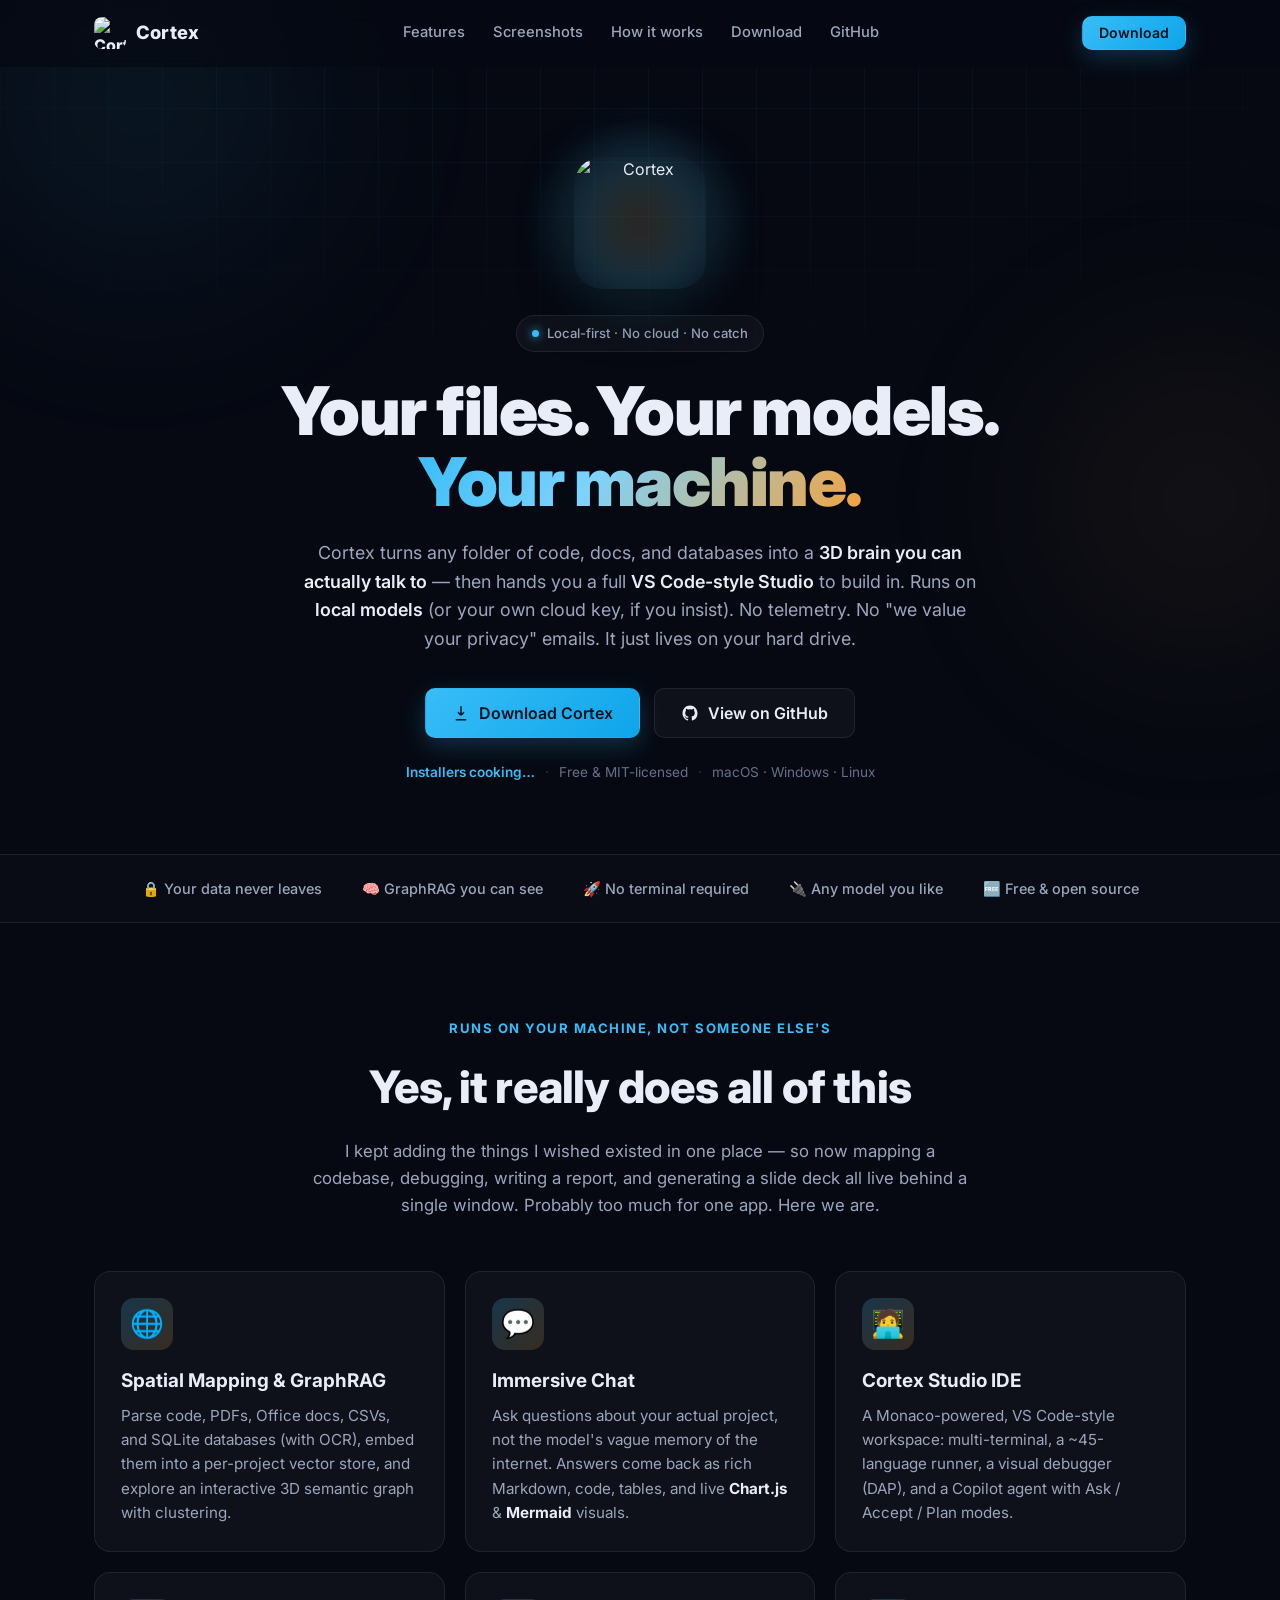
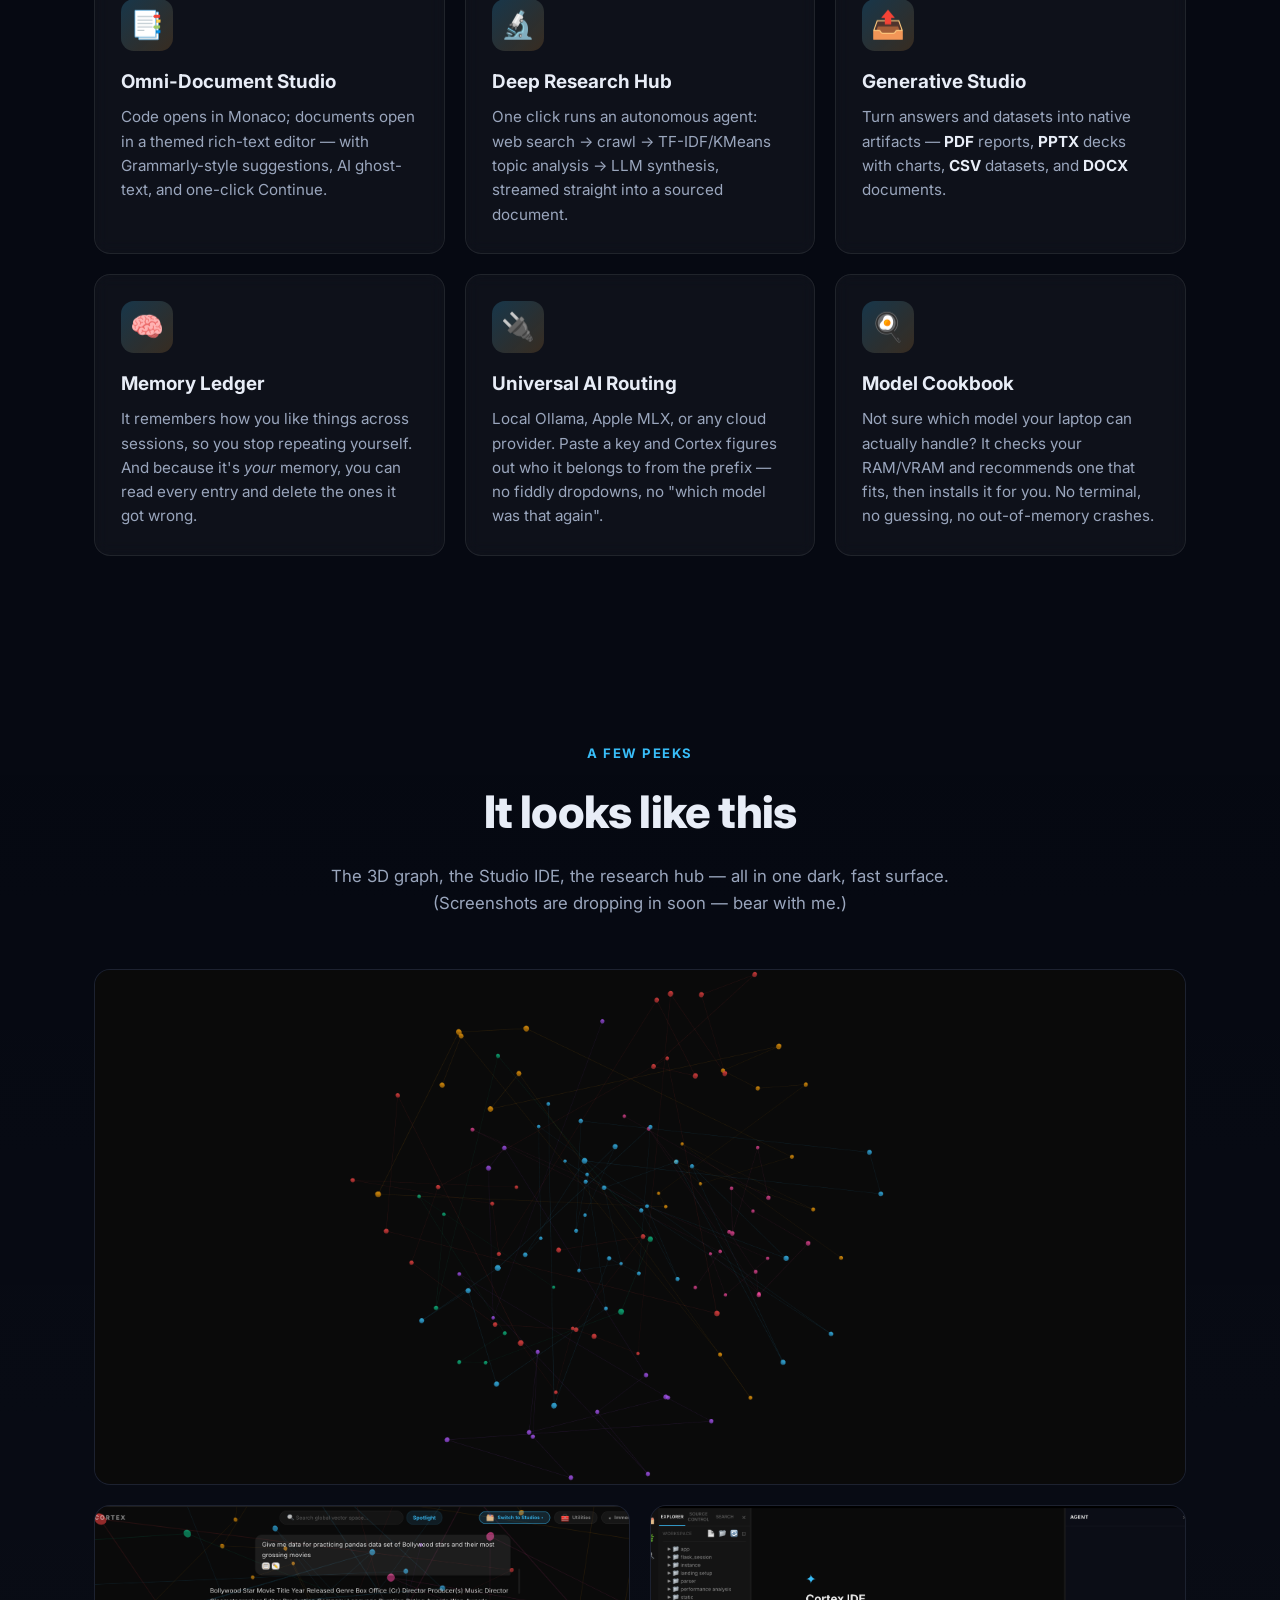
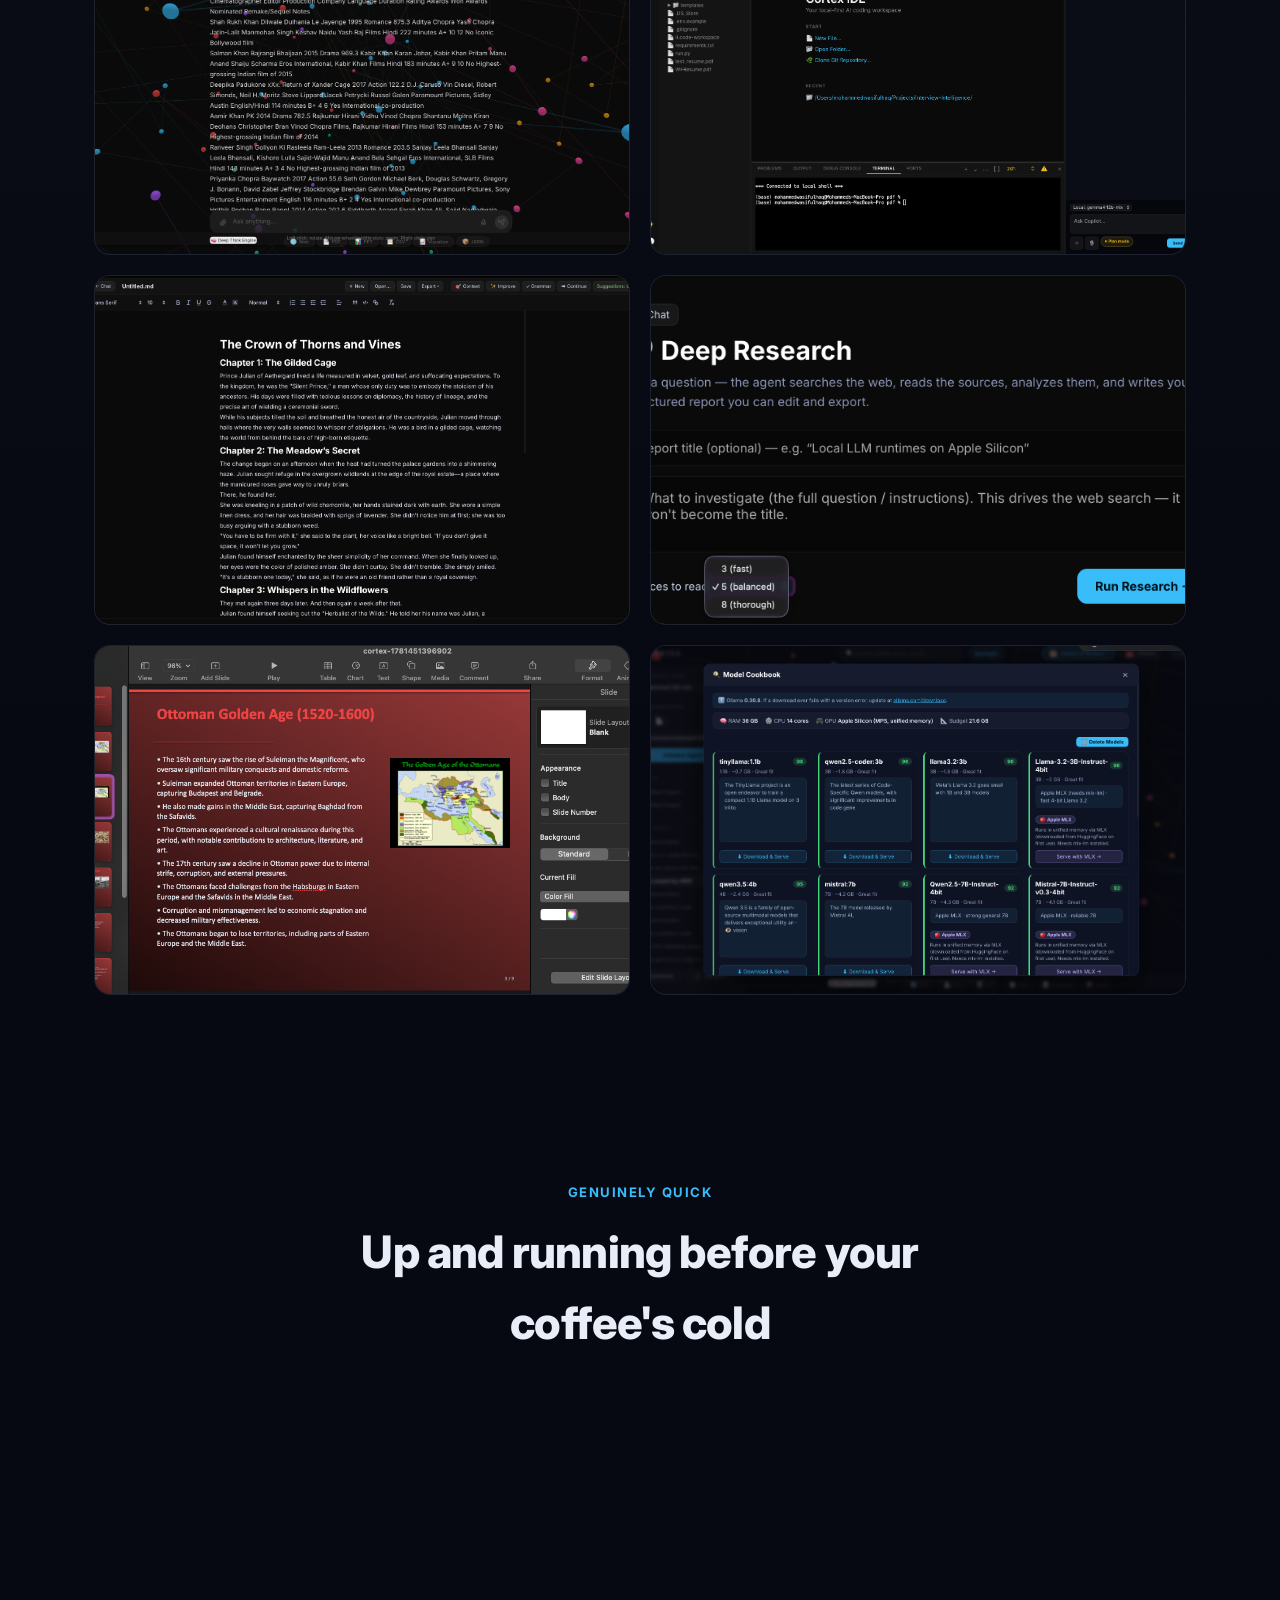
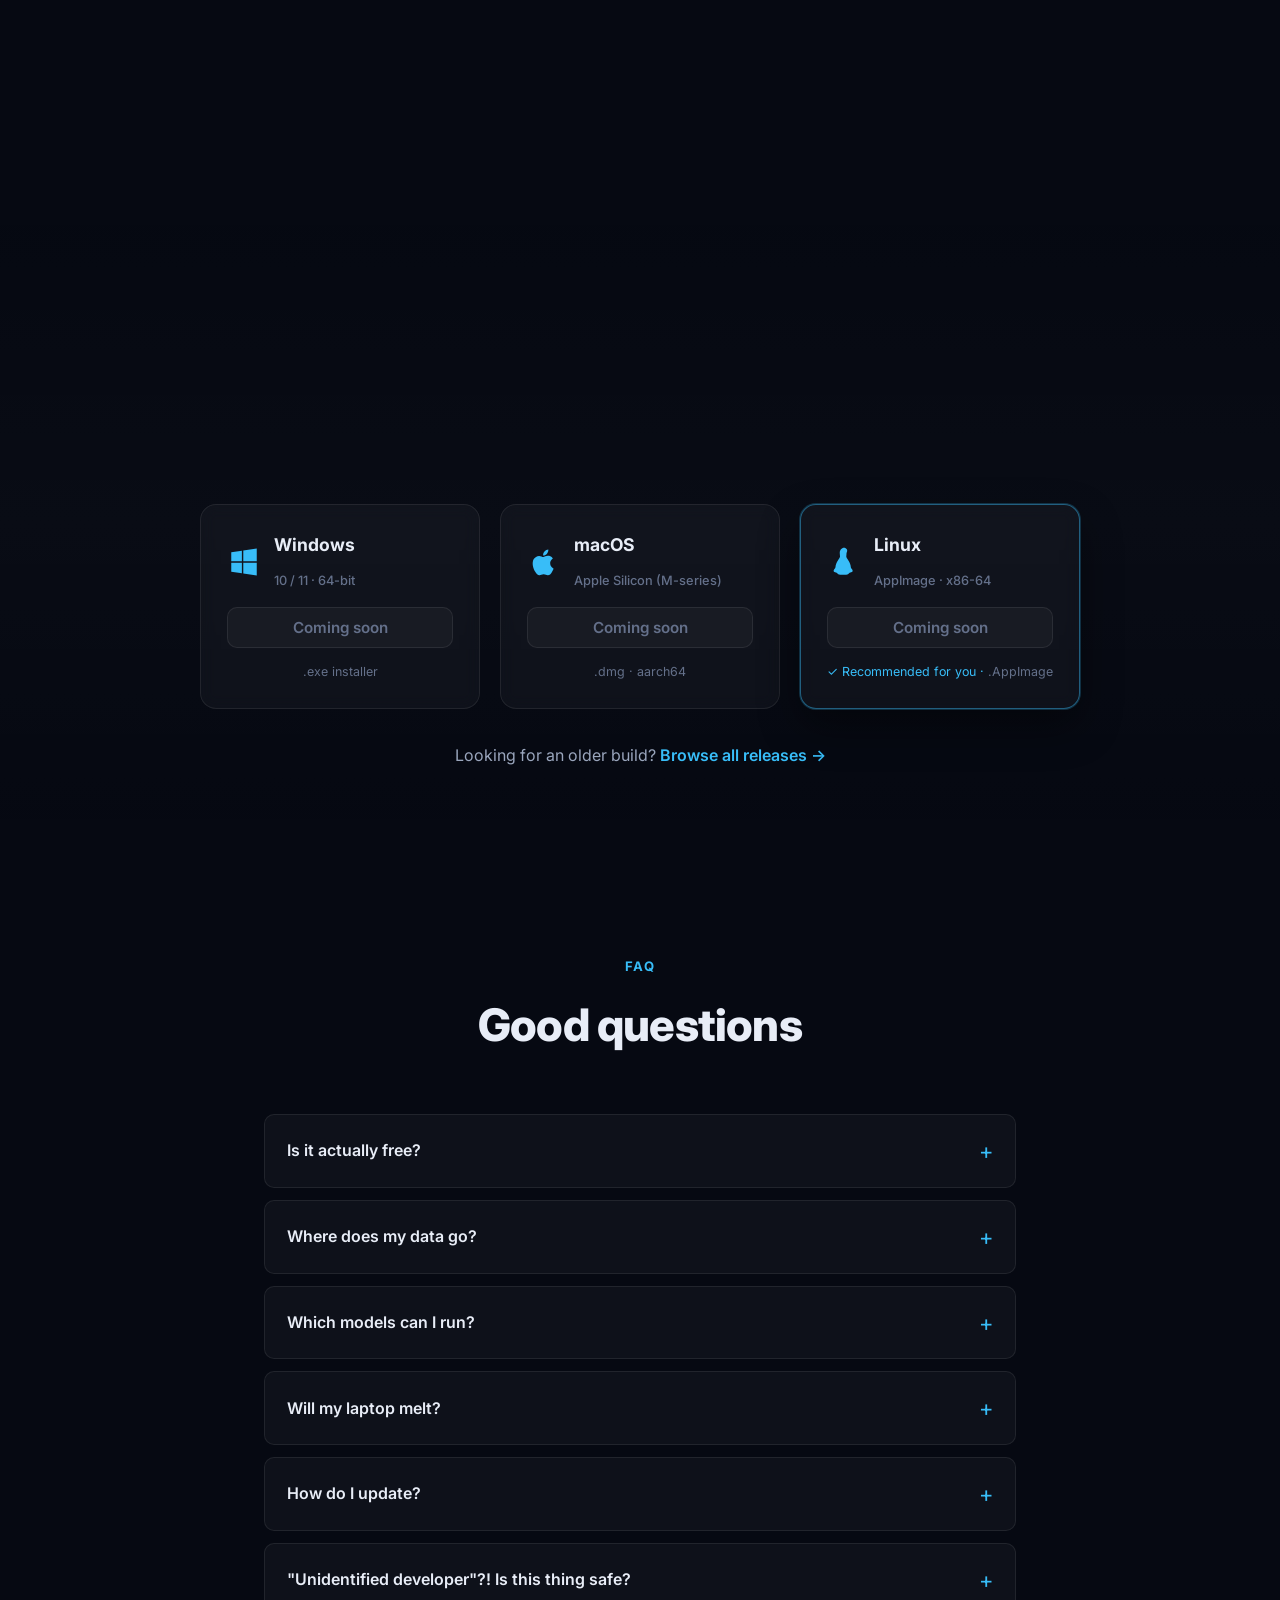
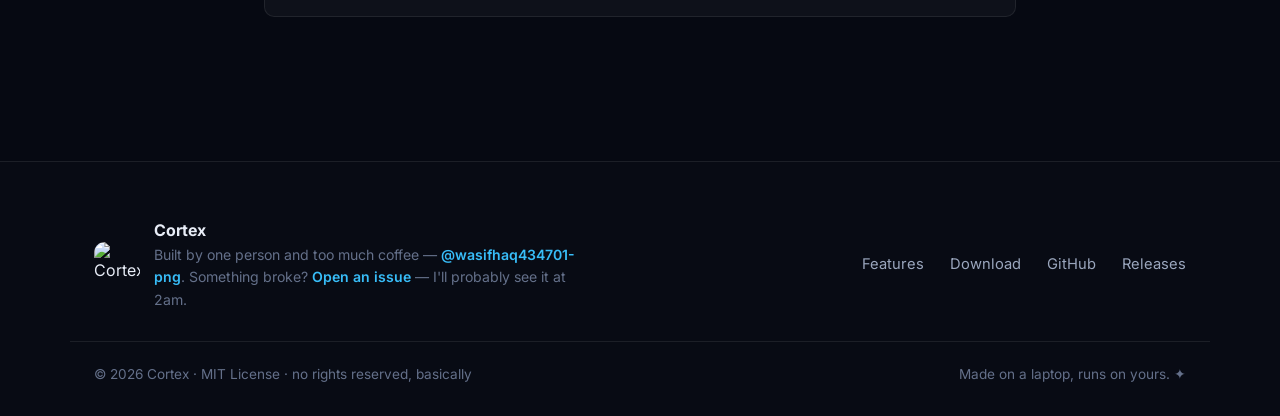
==== index.html @ b7cfd3dc "Cortex landing page" ====
<!DOCTYPE html>
<html lang="en">
<head>
  <meta charset="UTF-8" />
  <meta name="viewport" content="width=device-width, initial-scale=1.0" />
  <title>Cortex — A local-first AI Data Intelligence OS</title>
  <meta name="description" content="Cortex maps your files, code, and databases into an interactive 3D knowledge graph and lets you interrogate them with local or cloud LLMs — all on your own machine." />

  <!-- Open Graph / Twitter -->
  <meta property="og:type" content="website" />
  <meta property="og:title" content="Cortex — A local-first AI Data Intelligence OS" />
  <meta property="og:description" content="Your files. Your models. Your machine. Map any folder into a 3D knowledge graph and build with a full AI Studio — running locally." />
  <meta property="og:image" content="assets/img/logo.png" />
  <meta name="twitter:card" content="summary_large_image" />
  <meta name="twitter:title" content="Cortex — A local-first AI Data Intelligence OS" />
  <meta name="twitter:description" content="Your files. Your models. Your machine." />
  <meta name="twitter:image" content="assets/img/logo.png" />

  <link rel="icon" type="image/png" href="assets/img/logo.png" />
  <link rel="apple-touch-icon" href="assets/img/logo.png" />

  <link rel="preconnect" href="https://fonts.googleapis.com" />
  <link rel="preconnect" href="https://fonts.gstatic.com" crossorigin />
  <link href="https://fonts.googleapis.com/css2?family=Inter:wght@400;500;600;700;800;900&display=swap" rel="stylesheet" />

  <link rel="stylesheet" href="assets/css/style.css" />
</head>
<body>
  <!-- Ambient backdrop -->
  <div class="bg-grid" aria-hidden="true"></div>
  <div class="bg-orb orb-1" aria-hidden="true"></div>
  <div class="bg-orb orb-2" aria-hidden="true"></div>

  <!-- ===== Nav ===== -->
  <header class="nav" id="nav">
    <div class="container nav-inner">
      <a class="brand" href="#top" aria-label="Cortex home">
        <img src="assets/img/logo.png" alt="Cortex logo" class="brand-logo" />
        <span class="brand-name">Cortex</span>
      </a>
      <nav class="nav-links" id="nav-links">
        <a href="#features">Features</a>
        <a href="#screens">Screenshots</a>
        <a href="#how">How it works</a>
        <a href="#download">Download</a>
        <a href="https://github.com/wasifhaq434701-png/Cortex" target="_blank" rel="noopener">GitHub</a>
      </nav>
      <div class="nav-cta">
        <a href="#download" class="btn btn-primary btn-sm">Download</a>
        <button class="nav-toggle" id="nav-toggle" aria-label="Toggle menu" aria-expanded="false">
          <span></span><span></span><span></span>
        </button>
      </div>
    </div>
  </header>

  <main id="top">
    <!-- ===== Hero ===== -->
    <section class="hero">
      <div class="container hero-inner reveal">
        <div class="hero-logo-wrap">
          <div class="hero-logo-glow" aria-hidden="true"></div>
          <img src="assets/img/logo.png" alt="Cortex" class="hero-logo" />
        </div>
        <span class="pill"><span class="dot"></span> Local-first · No cloud · No catch</span>
        <h1 class="hero-title">Your files. Your models.<br /><span class="grad-text">Your machine.</span></h1>
        <p class="hero-sub">
          Cortex turns any folder of code, docs, and databases into a <strong>3D brain you can
          actually talk to</strong> — then hands you a full <strong>VS Code-style Studio</strong> to
          build in. Runs on <strong>local models</strong> (or your own cloud key, if you insist).
          No telemetry. No "we value your privacy" emails. It just lives on your hard drive.
        </p>
        <div class="hero-actions">
          <a href="#download" class="btn btn-primary btn-lg">
            <svg viewBox="0 0 24 24" width="18" height="18" fill="none" stroke="currentColor" stroke-width="2"><path d="M12 3v12m0 0l-4-4m4 4l4-4M5 21h14"/></svg>
            Download Cortex
          </a>
          <a href="https://github.com/wasifhaq434701-png/Cortex" target="_blank" rel="noopener" class="btn btn-ghost btn-lg">
            <svg viewBox="0 0 24 24" width="18" height="18" fill="currentColor"><path d="M12 2C6.48 2 2 6.58 2 12.25c0 4.53 2.87 8.37 6.84 9.73.5.1.68-.22.68-.49 0-.24-.01-.87-.01-1.71-2.78.62-3.37-1.37-3.37-1.37-.45-1.18-1.11-1.49-1.11-1.49-.91-.64.07-.62.07-.62 1 .07 1.53 1.05 1.53 1.05.89 1.56 2.34 1.11 2.91.85.09-.66.35-1.11.63-1.36-2.22-.26-4.56-1.14-4.56-5.07 0-1.12.39-2.03 1.03-2.75-.1-.26-.45-1.3.1-2.71 0 0 .84-.27 2.75 1.05a9.4 9.4 0 0 1 5 0c1.91-1.32 2.75-1.05 2.75-1.05.55 1.41.2 2.45.1 2.71.64.72 1.03 1.63 1.03 2.75 0 3.94-2.34 4.81-4.57 5.06.36.32.68.94.68 1.9 0 1.37-.01 2.48-.01 2.82 0 .27.18.6.69.49A10.26 10.26 0 0 0 22 12.25C22 6.58 17.52 2 12 2z"/></svg>
            View on GitHub
          </a>
        </div>
        <p class="hero-meta">
          <span id="version-badge" class="ver-badge">Checking latest release…</span>
          <span class="meta-sep">·</span> Free &amp; MIT-licensed
          <span class="meta-sep">·</span> macOS · Windows · Linux
        </p>
      </div>
    </section>

    <!-- ===== Trust strip ===== -->
    <section class="trust">
      <div class="container trust-inner reveal">
        <span>🔒 Your data never leaves</span>
        <span>🧠 GraphRAG you can see</span>
        <span>🚀 No terminal required</span>
        <span>🔌 Any model you like</span>
        <span>🆓 Free &amp; open source</span>
      </div>
    </section>

    <!-- ===== Features ===== -->
    <section class="section" id="features">
      <div class="container">
        <div class="section-head reveal">
          <span class="eyebrow">Runs on your machine, not someone else's</span>
          <h2>Yes, it really does all of this</h2>
          <p>I kept adding the things I wished existed in one place — so now mapping a codebase, debugging, writing a report, and generating a slide deck all live behind a single window. Probably too much for one app. Here we are.</p>
        </div>
        <div class="grid features-grid">
          <article class="card reveal">
            <div class="card-icon">🌐</div>
            <h3>Spatial Mapping &amp; GraphRAG</h3>
            <p>Parse code, PDFs, Office docs, CSVs, and SQLite databases (with OCR), embed them into a per-project vector store, and explore an interactive 3D semantic graph with clustering.</p>
          </article>
          <article class="card reveal">
            <div class="card-icon">💬</div>
            <h3>Immersive Chat</h3>
            <p>Ask questions about your actual project, not the model's vague memory of the internet. Answers come back as rich Markdown, code, tables, and live <strong>Chart.js</strong> &amp; <strong>Mermaid</strong> visuals.</p>
          </article>
          <article class="card reveal">
            <div class="card-icon">🧑‍💻</div>
            <h3>Cortex Studio IDE</h3>
            <p>A Monaco-powered, VS Code-style workspace: multi-terminal, a ~45-language runner, a visual debugger (DAP), and a Copilot agent with Ask / Accept / Plan modes.</p>
          </article>
          <article class="card reveal">
            <div class="card-icon">📑</div>
            <h3>Omni-Document Studio</h3>
            <p>Code opens in Monaco; documents open in a themed rich-text editor — with Grammarly-style suggestions, AI ghost-text, and one-click Continue.</p>
          </article>
          <article class="card reveal">
            <div class="card-icon">🔬</div>
            <h3>Deep Research Hub</h3>
            <p>One click runs an autonomous agent: web search → crawl → TF-IDF/KMeans topic analysis → LLM synthesis, streamed straight into a sourced document.</p>
          </article>
          <article class="card reveal">
            <div class="card-icon">📤</div>
            <h3>Generative Studio</h3>
            <p>Turn answers and datasets into native artifacts — <strong>PDF</strong> reports, <strong>PPTX</strong> decks with charts, <strong>CSV</strong> datasets, and <strong>DOCX</strong> documents.</p>
          </article>
          <article class="card reveal">
            <div class="card-icon">🧠</div>
            <h3>Memory Ledger</h3>
            <p>It remembers how you like things across sessions, so you stop repeating yourself. And because it's <em>your</em> memory, you can read every entry and delete the ones it got wrong.</p>
          </article>
          <article class="card reveal">
            <div class="card-icon">🔌</div>
            <h3>Universal AI Routing</h3>
            <p>Local Ollama, Apple MLX, or any cloud provider. Paste a key and Cortex figures out who it belongs to from the prefix — no fiddly dropdowns, no "which model was that again".</p>
          </article>
          <article class="card reveal">
            <div class="card-icon">🍳</div>
            <h3>Model Cookbook</h3>
            <p>Not sure which model your laptop can actually handle? It checks your RAM/VRAM and recommends one that fits, then installs it for you. No terminal, no guessing, no out-of-memory crashes.</p>
          </article>
        </div>
      </div>
    </section>

    <!-- ===== Screenshots ===== -->
    <section class="section section-alt" id="screens">
      <div class="container">
        <div class="section-head reveal">
          <span class="eyebrow">A few peeks</span>
          <h2>It looks like this</h2>
          <p>The 3D graph, the Studio IDE, the research hub — all in one dark, fast surface. (Screenshots are dropping in soon — bear with me.)</p>
        </div>
        <div class="grid shots-grid">
          <figure class="shot shot-wide reveal"><img loading="lazy" src="assets/img/graph-3d.png" alt="3D semantic knowledge graph" /><figcaption>3D semantic knowledge graph</figcaption></figure>
          <figure class="shot reveal"><img loading="lazy" src="assets/img/chat-charts.png" alt="Chat with inline charts" /><figcaption>Immersive chat with live charts</figcaption></figure>
          <figure class="shot reveal"><img loading="lazy" src="assets/img/studio-ide.png" alt="Cortex Studio IDE" /><figcaption>Cortex Studio IDE</figcaption></figure>
          <figure class="shot reveal"><img loading="lazy" src="assets/img/document-studio.png" alt="Omni-Document Studio" /><figcaption>Omni-Document Studio</figcaption></figure>
          <figure class="shot reveal"><img loading="lazy" src="assets/img/deep-research.png" alt="Deep Research Hub" /><figcaption>Deep Research Hub</figcaption></figure>
          <figure class="shot reveal"><img loading="lazy" src="assets/img/generative.png" alt="Generative Studio" /><figcaption>Generative Studio — PDF / PPTX / CSV</figcaption></figure>
          <figure class="shot reveal"><img loading="lazy" src="assets/img/cookbook.png" alt="Model Cookbook" /><figcaption>Hardware-aware Model Cookbook</figcaption></figure>
        </div>
      </div>
    </section>

    <!-- ===== How it works ===== -->
    <section class="section" id="how">
      <div class="container">
        <div class="section-head reveal">
          <span class="eyebrow">Genuinely quick</span>
          <h2>Up and running before your coffee's cold</h2>
        </div>
        <div class="grid steps-grid">
          <div class="step card reveal">
            <div class="step-num">1</div>
            <h3>Get Ollama</h3>
            <p>Cortex runs local models through Ollama. Install it once — or just let Cortex do it for you from inside the app. Your call.</p>
            <div class="code-row">
              <code id="ollama-cmd">https://ollama.com/download</code>
              <button class="copy-btn" data-copy="ollama-cmd" aria-label="Copy">Copy</button>
            </div>
          </div>
          <div class="step card reveal">
            <div class="step-num">2</div>
            <h3>Download Cortex</h3>
            <p>Grab the installer for your OS below, open it, and launch the app. No terminal, no setup scripts.</p>
            <a href="#download" class="btn btn-primary btn-sm">Go to downloads</a>
          </div>
          <div class="step card reveal">
            <div class="step-num">3</div>
            <h3>Point it at a folder</h3>
            <p>Drop in any folder. Cortex builds the 3D graph and you can start asking it things right away. That's the whole setup.</p>
          </div>
        </div>
      </div>
    </section>

    <!-- ===== Download ===== -->
    <section class="section section-alt" id="download">
      <div class="container">
        <div class="section-head reveal">
          <span class="eyebrow">Download</span>
          <h2>Grab it for your machine</h2>
          <p id="download-version" class="dl-version">Checking for the latest release…</p>
        </div>
        <div class="grid downloads-grid">
          <!-- Windows -->
          <article class="dl-card card reveal" data-os="windows">
            <div class="dl-os">
              <svg viewBox="0 0 24 24" width="34" height="34" fill="currentColor"><path d="M3 5.1L10.5 4v7.5H3V5.1zM3 12.5h7.5V20L3 18.9v-6.4zM11.5 3.8L21 2.5v9H11.5V3.8zM11.5 12.5H21V21.5l-9.5-1.3v-7.7z"/></svg>
              <div><h3>Windows</h3><span class="dl-meta" data-meta>10 / 11 · 64-bit</span></div>
            </div>
            <a class="btn btn-primary btn-block dl-btn" data-dl="windows" href="https://github.com/wasifhaq434701-png/Cortex/releases" target="_blank" rel="noopener">
              <span class="dl-label">Checking…</span>
            </a>
            <span class="dl-note" data-note>.exe installer</span>
          </article>

          <!-- macOS Apple Silicon -->
          <article class="dl-card card reveal" data-os="mac_arm">
            <div class="dl-os">
              <svg viewBox="0 0 24 24" width="34" height="34" fill="currentColor"><path d="M16.36 12.9c-.02-2.3 1.88-3.4 1.96-3.45-1.07-1.56-2.73-1.78-3.32-1.8-1.41-.14-2.76.83-3.48.83-.72 0-1.82-.81-3-.79-1.54.02-2.96.9-3.75 2.28-1.6 2.78-.41 6.89 1.15 9.14.76 1.1 1.67 2.34 2.86 2.29 1.15-.05 1.58-.74 2.97-.74 1.39 0 1.78.74 3 .72 1.24-.02 2.02-1.12 2.78-2.23.88-1.28 1.24-2.52 1.26-2.58-.03-.01-2.41-.93-2.43-3.68zM14.1 6.18c.64-.78 1.07-1.86.95-2.94-.92.04-2.04.61-2.7 1.39-.59.69-1.11 1.79-.97 2.85 1.03.08 2.08-.52 2.72-1.3z"/></svg>
              <div><h3>macOS</h3><span class="dl-meta" data-meta>Apple Silicon (M-series)</span></div>
            </div>
            <a class="btn btn-primary btn-block dl-btn" data-dl="mac_arm" href="https://github.com/wasifhaq434701-png/Cortex/releases" target="_blank" rel="noopener">
              <span class="dl-label">Checking…</span>
            </a>
            <span class="dl-note" data-note>.dmg · aarch64</span>
          </article>

          <!-- Linux -->
          <article class="dl-card card reveal" data-os="linux">
            <div class="dl-os">
              <svg viewBox="0 0 24 24" width="34" height="34" fill="currentColor"><path d="M12 2c-1.7 0-3 1.7-3 3.6 0 1 .2 1.7.2 2.6 0 .8-.8 1.5-1.5 2.7C6.8 12.4 6 14 6 15.6c0 .6-.5 1-.9 1.6-.4.6-.6 1.2-.2 1.7.4.5 1.2.3 1.9.6.6.3.9 1 1.7 1.3.8.3 2 .2 2.9.2.9 0 2.1.1 2.9-.2.8-.3 1.1-1 1.7-1.3.7-.3 1.5-.1 1.9-.6.4-.5.2-1.1-.2-1.7-.4-.6-.9-1-.9-1.6 0-1.6-.8-3.2-1.7-4.7-.7-1.2-1.5-1.9-1.5-2.7 0-.9.2-1.6.2-2.6C15 3.7 13.7 2 12 2z"/></svg>
              <div><h3>Linux</h3><span class="dl-meta" data-meta>AppImage · x86-64</span></div>
            </div>
            <a class="btn btn-primary btn-block dl-btn" data-dl="linux" href="https://github.com/wasifhaq434701-png/Cortex/releases" target="_blank" rel="noopener">
              <span class="dl-label">Checking…</span>
            </a>
            <span class="dl-note" data-note>.AppImage</span>
          </article>
        </div>
        <p class="dl-foot">
          Looking for an older build? <a href="https://github.com/wasifhaq434701-png/Cortex/releases" target="_blank" rel="noopener">Browse all releases →</a>
        </p>
      </div>
    </section>

    <!-- ===== FAQ ===== -->
    <section class="section" id="faq">
      <div class="container narrow">
        <div class="section-head reveal">
          <span class="eyebrow">FAQ</span>
          <h2>Good questions</h2>
        </div>
        <div class="faq reveal">
          <details><summary>Is it actually free?</summary><p>Yes, properly free — open source under the MIT license. Local models cost you nothing. The only time money's involved is if <em>you</em> plug in a paid cloud key, and that bill goes to you, not me.</p></details>
          <details><summary>Where does my data go?</summary><p>Nowhere. Your files, embeddings, chats, and memory sit on your own disk. There's no server to phone home to — I didn't build one. The only exception is if you deliberately use a cloud model with your own key.</p></details>
          <details><summary>Which models can I run?</summary><p>Pretty much any of them. Local models via Ollama (Llama, Qwen, Gemma, Mistral…), Apple MLX on Apple Silicon, or cloud providers — OpenAI, Anthropic, Gemini, Groq, xAI — just by pasting a key.</p></details>
          <details><summary>Will my laptop melt?</summary><p>Only if you pick a model that's way too big for it. The built-in Cookbook checks your RAM/VRAM first and points you at one that actually fits, so you can avoid the out-of-memory sad face.</p></details>
          <details><summary>How do I update?</summary><p>Download the newest installer from this page and run it — it replaces the old one. This page always points at the latest build, so you never have to go hunting.</p></details>
          <details><summary>"Unidentified developer"?! Is this thing safe?</summary><p>Fair question. Early builds aren't code-signed yet (developer certificates are in progress — they cost money and take time). On macOS, right-click the app → <em>Open</em>; on Windows, hit <em>More info → Run anyway</em>. The whole thing is open source, so you can read exactly what it does. Signed builds are coming.</p></details>
        </div>
      </div>
    </section>
  </main>

  <!-- ===== Footer ===== -->
  <footer class="footer">
    <div class="container footer-inner">
      <div class="footer-brand">
        <img src="assets/img/logo.png" alt="Cortex" class="footer-logo" />
        <div>
          <strong>Cortex</strong>
          <p>Built by one person and too much coffee — <a href="https://github.com/wasifhaq434701-png" target="_blank" rel="noopener" class="handle">@wasifhaq434701-png</a>. Something broke? <a href="https://github.com/wasifhaq434701-png/Cortex/issues" target="_blank" rel="noopener" class="handle">Open an issue</a> — I'll probably see it at 2am.</p>
        </div>
      </div>
      <div class="footer-links">
        <a href="#features">Features</a>
        <a href="#download">Download</a>
        <a href="https://github.com/wasifhaq434701-png/Cortex" target="_blank" rel="noopener">GitHub</a>
        <a href="https://github.com/wasifhaq434701-png/Cortex/releases" target="_blank" rel="noopener">Releases</a>
      </div>
    </div>
    <div class="container footer-bottom">
      <span>© <span id="year"></span> Cortex · MIT License · no rights reserved, basically</span>
      <span>Made on a laptop, runs on yours. ✦</span>
    </div>
  </footer>

  <script src="assets/js/main.js"></script>
</body>
</html>
---- assets/css/style.css ----
/* ==========================================================================
   Cortex landing page — navy-glass theme · cyan accent + amber (logo) echo
   ========================================================================== */
:root {
  --bg: #060912;            /* deep navy-black */
  --bg-2: #0a0f1e;          /* navy panel base */
  --bg-3: #0e1426;
  --text: #e8edf7;
  --text-dim: #9aa6bd;
  --text-mute: #64708a;
  --accent: #38bdf8;        /* cyan (matches the app) */
  --accent-2: #0ea5e9;
  --accent-glow: rgba(56, 189, 248, 0.22);
  --amber: #f6a23c;         /* warm echo from the logo */
  --amber-glow: rgba(246, 162, 60, 0.18);
  --glass: rgba(255, 255, 255, 0.035);
  --glass-2: rgba(255, 255, 255, 0.06);
  --border: rgba(255, 255, 255, 0.08);
  --border-hover: rgba(56, 189, 248, 0.45);
  --radius: 16px;
  --radius-sm: 10px;
  --maxw: 1140px;
  --font: 'Inter', -apple-system, BlinkMacSystemFont, "Segoe UI", Roboto, Helvetica, Arial, sans-serif;
  --shadow: 0 20px 50px rgba(0, 0, 0, 0.45);
}

* { box-sizing: border-box; margin: 0; padding: 0; }
html { scroll-behavior: smooth; }
body {
  font-family: var(--font);
  background: var(--bg);
  color: var(--text);
  line-height: 1.6;
  -webkit-font-smoothing: antialiased;
  overflow-x: hidden;
}
a { color: inherit; text-decoration: none; }
img { display: block; max-width: 100%; }

.container { width: 100%; max-width: var(--maxw); margin: 0 auto; padding: 0 24px; }
.container.narrow { max-width: 800px; }

/* ---- Ambient backdrop ---- */
.bg-grid {
  position: fixed; inset: 0; z-index: -2;
  background-image:
    linear-gradient(rgba(56,189,248,0.05) 1px, transparent 1px),
    linear-gradient(90deg, rgba(56,189,248,0.05) 1px, transparent 1px);
  background-size: 54px 54px;
  mask-image: radial-gradient(ellipse 90% 60% at 50% 0%, #000 30%, transparent 78%);
}
.bg-orb {
  position: fixed; z-index: -1; border-radius: 50%;
  filter: blur(90px); opacity: 0.5; pointer-events: none;
}
.orb-1 { top: -160px; left: -120px; width: 520px; height: 520px;
  background: radial-gradient(circle, var(--accent-glow), transparent 70%); }
.orb-2 { top: 260px; right: -160px; width: 480px; height: 480px;
  background: radial-gradient(circle, var(--amber-glow), transparent 70%);
  animation: float 14s ease-in-out infinite alternate; }
@keyframes float { from { transform: translateY(0); } to { transform: translateY(40px); } }

/* ---- Buttons ---- */
.btn {
  display: inline-flex; align-items: center; gap: 9px;
  font-weight: 600; font-size: 0.95rem; line-height: 1;
  padding: 12px 20px; border-radius: var(--radius-sm);
  border: 1px solid transparent; cursor: pointer; transition: all .2s ease;
  white-space: nowrap;
}
.btn svg { flex: none; }
.btn-sm { padding: 9px 16px; font-size: 0.88rem; }
.btn-lg { padding: 15px 26px; font-size: 1rem; }
.btn-block { width: 100%; justify-content: center; }
.btn-primary {
  background: linear-gradient(135deg, var(--accent), var(--accent-2));
  color: #04121f; box-shadow: 0 8px 24px var(--accent-glow);
}
.btn-primary:hover { transform: translateY(-2px); box-shadow: 0 12px 30px var(--accent-glow); filter: brightness(1.05); }
.btn-ghost { background: var(--glass); color: var(--text); border-color: var(--border); }
.btn-ghost:hover { border-color: var(--border-hover); background: var(--glass-2); }
.btn[aria-disabled="true"], .btn.is-disabled {
  background: var(--glass); color: var(--text-mute); box-shadow: none;
  cursor: default; pointer-events: none; border: 1px solid var(--border);
}

/* ---- Nav ---- */
.nav {
  position: sticky; top: 0; z-index: 50;
  backdrop-filter: blur(14px); -webkit-backdrop-filter: blur(14px);
  background: rgba(6, 9, 18, 0.72);
  border-bottom: 1px solid transparent; transition: border-color .3s, background .3s;
}
.nav.scrolled { border-bottom-color: var(--border); background: rgba(6, 9, 18, 0.9); }
.nav-inner { display: flex; align-items: center; justify-content: space-between; height: 66px; }
.brand { display: flex; align-items: center; gap: 10px; font-weight: 800; }
.brand-logo { width: 32px; height: 32px; border-radius: 8px; }
.brand-name { font-size: 1.15rem; letter-spacing: .2px; }
.nav-links { display: flex; gap: 28px; }
.nav-links a { color: var(--text-dim); font-size: 0.92rem; font-weight: 500; transition: color .2s; }
.nav-links a:hover { color: var(--text); }
.nav-cta { display: flex; align-items: center; gap: 12px; }
.nav-toggle { display: none; flex-direction: column; gap: 5px; background: none; border: 0; cursor: pointer; padding: 6px; }
.nav-toggle span { width: 22px; height: 2px; background: var(--text); border-radius: 2px; transition: .3s; }

/* ---- Hero ---- */
.hero { padding: 90px 0 70px; text-align: center; position: relative; }
.hero-inner { display: flex; flex-direction: column; align-items: center; }
.hero-logo-wrap { position: relative; margin-bottom: 26px; }
.hero-logo { width: 132px; height: 132px; border-radius: 28px; position: relative; z-index: 1;
  box-shadow: 0 18px 50px rgba(0,0,0,.5); }
.hero-logo-glow {
  position: absolute; inset: -28px; border-radius: 50%;
  background: radial-gradient(circle, var(--amber-glow), var(--accent-glow) 55%, transparent 72%);
  filter: blur(18px); animation: pulse 4s ease-in-out infinite;
}
@keyframes pulse { 0%,100% { opacity: .65; transform: scale(1); } 50% { opacity: 1; transform: scale(1.08); } }
.pill {
  display: inline-flex; align-items: center; gap: 8px;
  font-size: 0.82rem; color: var(--text-dim); font-weight: 500;
  padding: 7px 15px; border-radius: 50px; border: 1px solid var(--border);
  background: var(--glass); margin-bottom: 24px;
}
.pill .dot { width: 7px; height: 7px; border-radius: 50%; background: var(--accent); box-shadow: 0 0 10px var(--accent); }
.hero-title { font-size: clamp(2.4rem, 6vw, 4.2rem); font-weight: 900; line-height: 1.05; letter-spacing: -1.5px; }
.grad-text { background: linear-gradient(120deg, var(--accent), #7dd3fc 40%, var(--amber)); -webkit-background-clip: text; background-clip: text; -webkit-text-fill-color: transparent; }
.hero-sub { max-width: 680px; margin: 22px auto 0; color: var(--text-dim); font-size: clamp(1rem, 1.4vw, 1.18rem); }
.hero-sub strong { color: var(--text); font-weight: 600; }
.hero-actions { display: flex; gap: 14px; margin-top: 34px; flex-wrap: wrap; justify-content: center; }
.hero-meta { margin-top: 24px; color: var(--text-mute); font-size: 0.85rem; display: flex; gap: 10px; align-items: center; flex-wrap: wrap; justify-content: center; }
.meta-sep { opacity: .4; }
.ver-badge { color: var(--accent); font-weight: 600; }

/* ---- Trust strip ---- */
.trust { border-top: 1px solid var(--border); border-bottom: 1px solid var(--border); background: rgba(255,255,255,0.015); }
.trust-inner { display: flex; flex-wrap: wrap; gap: 14px 40px; justify-content: center; padding: 22px 24px; color: var(--text-dim); font-size: 0.9rem; font-weight: 500; }

/* ---- Sections ---- */
.section { padding: 92px 0; position: relative; }
.section-alt { background: linear-gradient(180deg, transparent, rgba(255,255,255,0.015), transparent); }
.section-head { text-align: center; max-width: 660px; margin: 0 auto 52px; }
.eyebrow { color: var(--accent); font-weight: 700; font-size: 0.82rem; letter-spacing: 1.5px; text-transform: uppercase; }
.section-head h2 { font-size: clamp(1.9rem, 3.6vw, 2.8rem); font-weight: 800; letter-spacing: -0.8px; margin-top: 12px; }
.section-head p { color: var(--text-dim); margin-top: 14px; font-size: 1.05rem; }

.grid { display: grid; gap: 20px; }
.features-grid { grid-template-columns: repeat(3, 1fr); }
.steps-grid { grid-template-columns: repeat(3, 1fr); }
.downloads-grid { grid-template-columns: repeat(3, 1fr); max-width: 880px; margin-inline: auto; }
.shots-grid { grid-template-columns: repeat(2, 1fr); }

/* ---- Cards ---- */
.card {
  background: var(--glass); border: 1px solid var(--border);
  border-radius: var(--radius); padding: 26px;
  backdrop-filter: blur(8px); -webkit-backdrop-filter: blur(8px);
  transition: transform .25s ease, border-color .25s ease, background .25s ease;
}
.card:hover { transform: translateY(-4px); border-color: var(--border-hover); background: var(--glass-2); }
.card-icon { font-size: 1.7rem; width: 52px; height: 52px; display: grid; place-items: center;
  border-radius: 13px; background: linear-gradient(135deg, var(--accent-glow), var(--amber-glow)); margin-bottom: 16px; }
.card h3 { font-size: 1.18rem; font-weight: 700; margin-bottom: 8px; }
.card p { color: var(--text-dim); font-size: 0.95rem; }
.card p strong { color: var(--text); }

/* ---- Steps ---- */
.step { position: relative; }
.step-num { width: 38px; height: 38px; border-radius: 50%; display: grid; place-items: center;
  font-weight: 800; color: #04121f; background: linear-gradient(135deg, var(--accent), var(--accent-2)); margin-bottom: 14px; }
.code-row { display: flex; align-items: center; gap: 8px; margin-top: 16px;
  background: var(--bg); border: 1px solid var(--border); border-radius: var(--radius-sm); padding: 8px 8px 8px 14px; }
.code-row code { font-family: ui-monospace, "SF Mono", Menlo, monospace; font-size: 0.82rem; color: var(--accent); overflow: hidden; text-overflow: ellipsis; white-space: nowrap; }
.copy-btn { margin-left: auto; flex: none; background: var(--glass-2); border: 1px solid var(--border); color: var(--text-dim);
  border-radius: 7px; padding: 6px 11px; font-size: 0.78rem; font-weight: 600; cursor: pointer; transition: .2s; }
.copy-btn:hover { color: var(--text); border-color: var(--border-hover); }

/* ---- Screenshots ---- */
.shot { border: 1px solid var(--border); border-radius: var(--radius); overflow: hidden; background: var(--bg-2); }
.shot.shot-wide { grid-column: 1 / -1; }
.shot img { width: 100%; height: 100%; object-fit: cover; aspect-ratio: 16 / 9; background: var(--bg-3); transition: transform .4s ease; }
.shot.shot-wide img { aspect-ratio: 21 / 9; }
.shot:hover img { transform: scale(1.025); }
.shot figcaption { padding: 12px 16px; color: var(--text-dim); font-size: 0.88rem; border-top: 1px solid var(--border); }
/* Missing-screenshot placeholder (until PNGs are added) */
.shot-empty img { display: none; }
.shot-empty { position: relative; }
.shot-empty::before {
  content: "Screenshot coming soon";
  display: grid; place-items: center;
  aspect-ratio: 16 / 9; color: var(--text-mute); font-size: 0.85rem; letter-spacing: .3px;
  background:
    radial-gradient(circle at 50% 40%, var(--accent-glow), transparent 60%),
    repeating-linear-gradient(45deg, rgba(255,255,255,0.015) 0 12px, transparent 12px 24px),
    var(--bg-3);
}
.shot-empty.shot-wide::before { aspect-ratio: 21 / 9; }

/* ---- Downloads ---- */
.dl-version { font-weight: 600; }
.dl-card { display: flex; flex-direction: column; gap: 14px; text-align: left; }
.dl-card[data-detected] { border-color: var(--border-hover); box-shadow: 0 0 0 1px var(--accent-glow), 0 18px 40px rgba(0,0,0,.4); }
.dl-os { display: flex; align-items: center; gap: 13px; color: var(--accent); }
.dl-os h3 { font-size: 1.1rem; color: var(--text); }
.dl-meta { font-size: 0.8rem; color: var(--text-mute); font-weight: 500; }
.dl-btn { margin-top: auto; }
.dl-note { font-size: 0.78rem; color: var(--text-mute); text-align: center; }
.dl-card[data-detected] .dl-note::before { content: "✓ Recommended for you · "; color: var(--accent); }
.dl-foot { text-align: center; margin-top: 34px; color: var(--text-dim); }
.dl-foot a { color: var(--accent); font-weight: 600; }

/* ---- FAQ ---- */
.faq details { border: 1px solid var(--border); border-radius: var(--radius-sm); margin-bottom: 12px; background: var(--glass); overflow: hidden; }
.faq summary { padding: 18px 22px; font-weight: 600; cursor: pointer; list-style: none; display: flex; justify-content: space-between; align-items: center; transition: color .2s; }
.faq summary::-webkit-details-marker { display: none; }
.faq summary::after { content: "+"; color: var(--accent); font-size: 1.4rem; font-weight: 400; transition: transform .25s; }
.faq details[open] summary::after { transform: rotate(45deg); }
.faq summary:hover { color: var(--accent); }
.faq p { padding: 0 22px 20px; color: var(--text-dim); font-size: 0.95rem; }
.faq p strong { color: var(--text); } .faq em { color: var(--accent); font-style: normal; }

/* ---- Footer ---- */
.footer { border-top: 1px solid var(--border); padding: 56px 0 30px; margin-top: 40px; background: rgba(255,255,255,0.012); }
.footer-inner { display: flex; justify-content: space-between; gap: 30px; flex-wrap: wrap; padding-bottom: 30px; border-bottom: 1px solid var(--border); }
.footer-brand { display: flex; gap: 14px; align-items: center; }
.footer-logo { width: 46px; height: 46px; border-radius: 11px; }
.footer-brand p { color: var(--text-mute); font-size: 0.88rem; max-width: 440px; }
.footer-brand .handle { color: var(--accent); font-weight: 600; }
.footer-brand .handle:hover { text-decoration: underline; }
.footer-links { display: flex; gap: 26px; align-items: center; flex-wrap: wrap; }
.footer-links a { color: var(--text-dim); font-size: 0.92rem; transition: color .2s; }
.footer-links a:hover { color: var(--accent); }
.footer-bottom { display: flex; justify-content: space-between; gap: 14px; flex-wrap: wrap; padding-top: 22px; color: var(--text-mute); font-size: 0.85rem; }

/* ---- Scroll reveal ---- */
.reveal { opacity: 0; transform: translateY(26px); transition: opacity .7s cubic-bezier(.16,1,.3,1), transform .7s cubic-bezier(.16,1,.3,1); }
.reveal.in { opacity: 1; transform: none; }

/* ---- Responsive ---- */
@media (max-width: 940px) {
  .features-grid, .steps-grid { grid-template-columns: repeat(2, 1fr); }
  .downloads-grid { grid-template-columns: repeat(2, 1fr); }
}
@media (max-width: 720px) {
  .nav-links { position: fixed; inset: 66px 0 auto 0; flex-direction: column; gap: 0;
    background: rgba(6,9,18,.97); backdrop-filter: blur(14px); border-bottom: 1px solid var(--border);
    padding: 8px 24px 18px; transform: translateY(-120%); transition: transform .3s ease; }
  .nav-links.open { transform: translateY(0); }
  .nav-links a { padding: 13px 0; border-bottom: 1px solid var(--border); width: 100%; }
  .nav-toggle { display: flex; }
  .nav-toggle.open span:nth-child(1) { transform: translateY(7px) rotate(45deg); }
  .nav-toggle.open span:nth-child(2) { opacity: 0; }
  .nav-toggle.open span:nth-child(3) { transform: translateY(-7px) rotate(-45deg); }
  .features-grid, .steps-grid, .downloads-grid, .shots-grid { grid-template-columns: 1fr; }
  .shot.shot-wide { grid-column: auto; }
  .section { padding: 64px 0; }
  .hero { padding: 56px 0 50px; }
  .footer-inner { flex-direction: column; }
}
@media (prefers-reduced-motion: reduce) {
  .reveal { opacity: 1; transform: none; transition: none; }
  .orb-2, .hero-logo-glow { animation: none; }
  html { scroll-behavior: auto; }
}
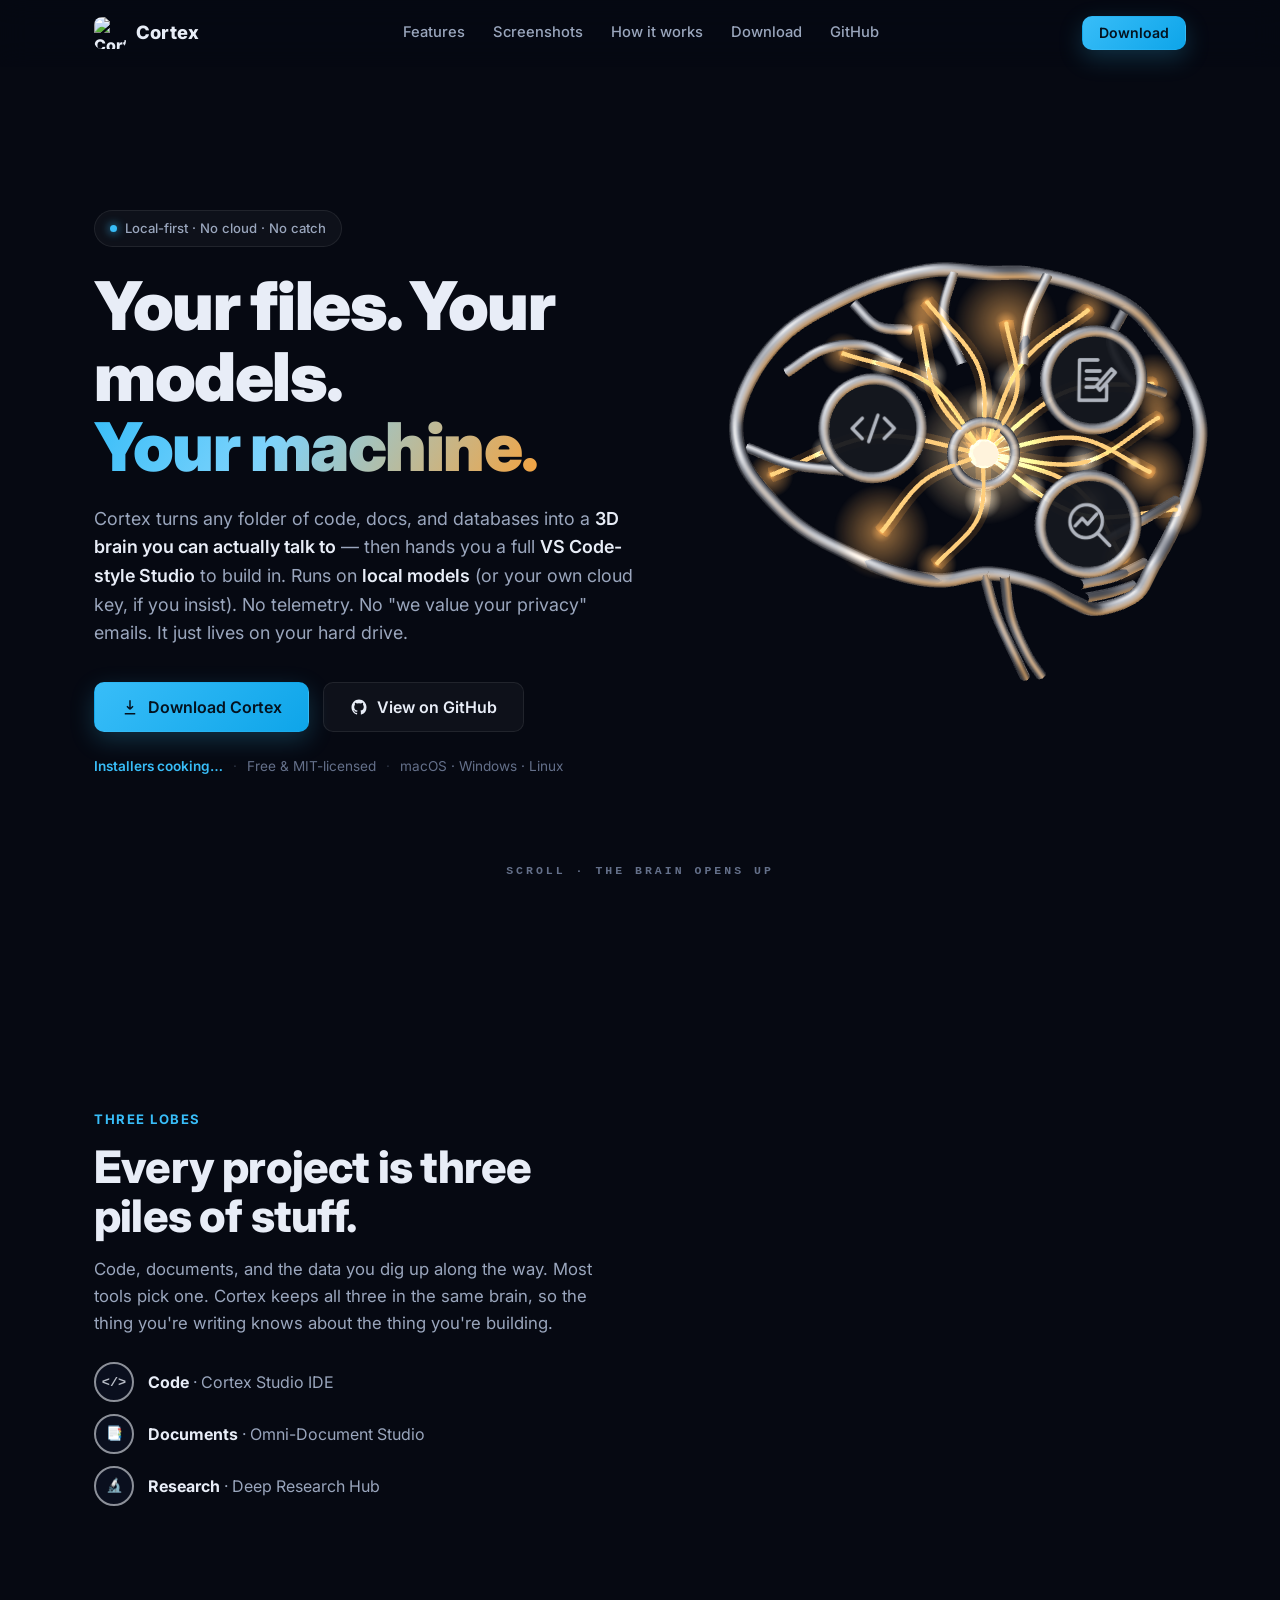
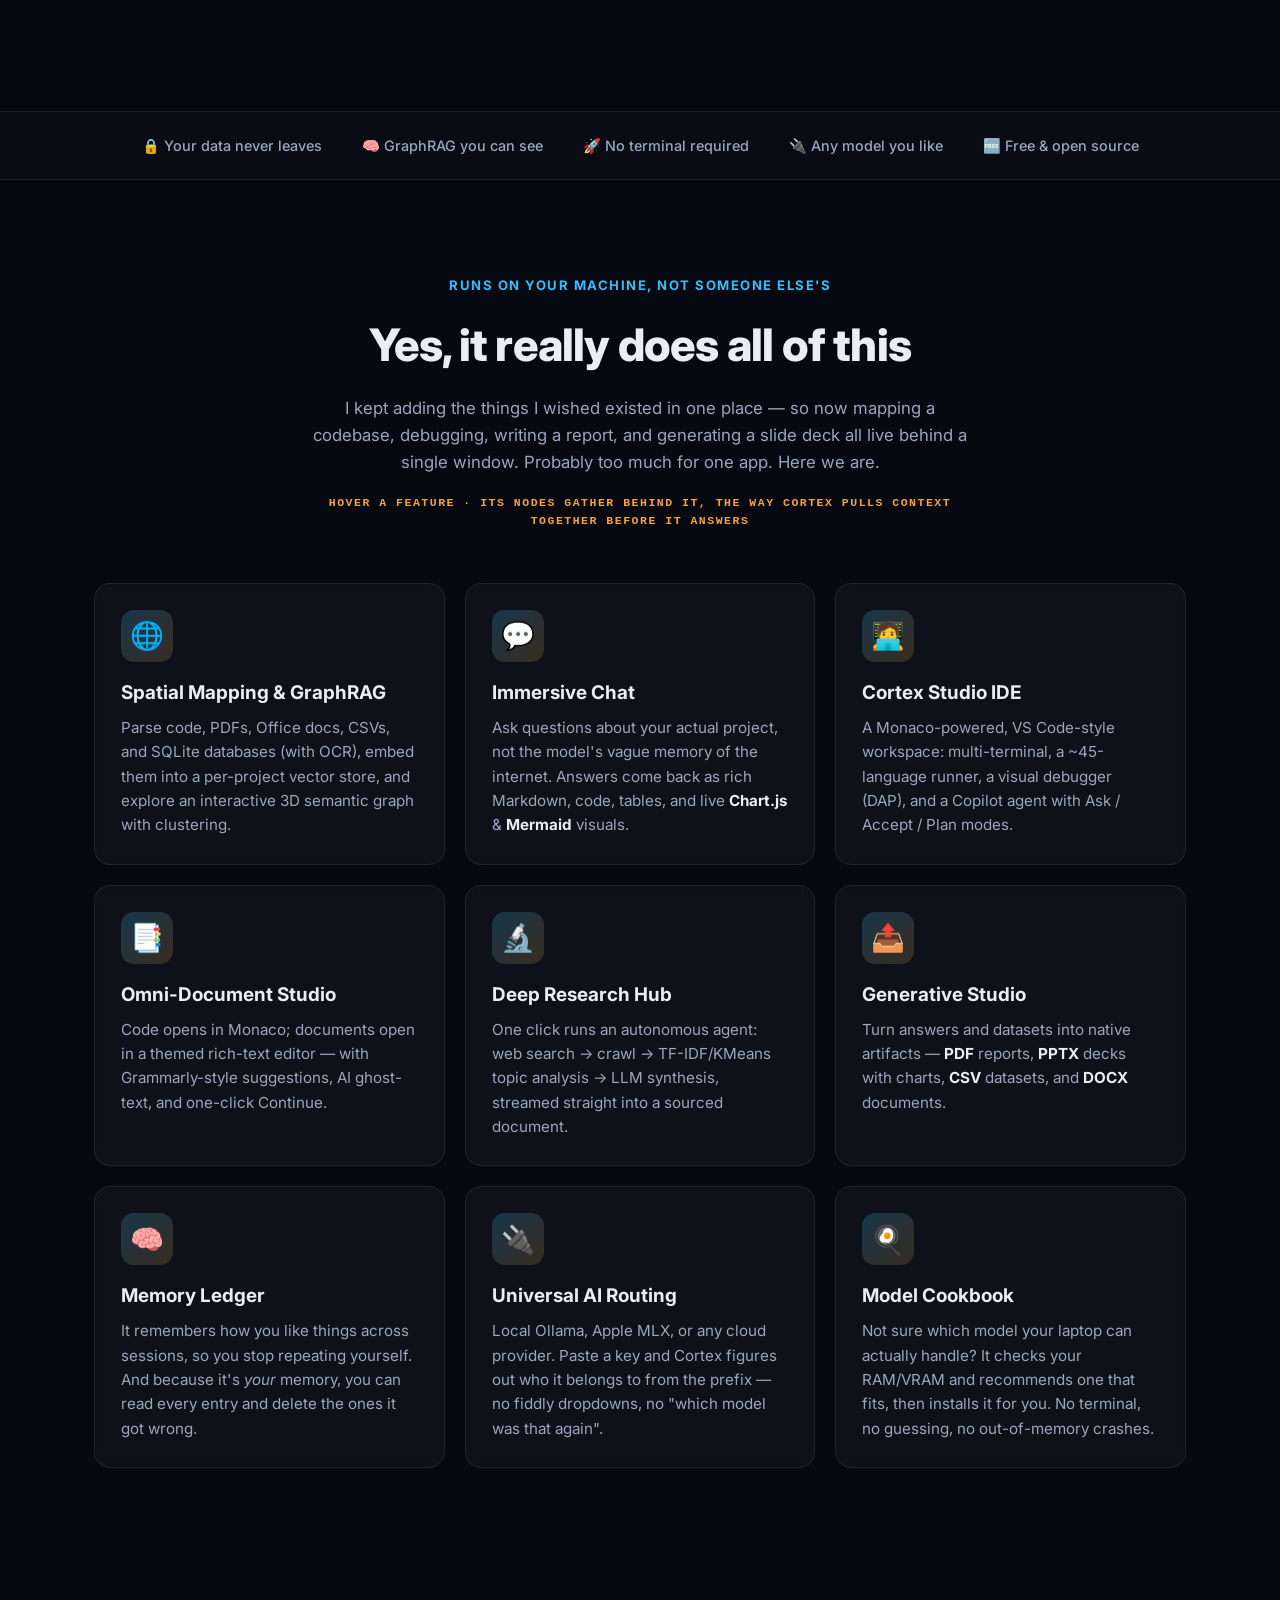
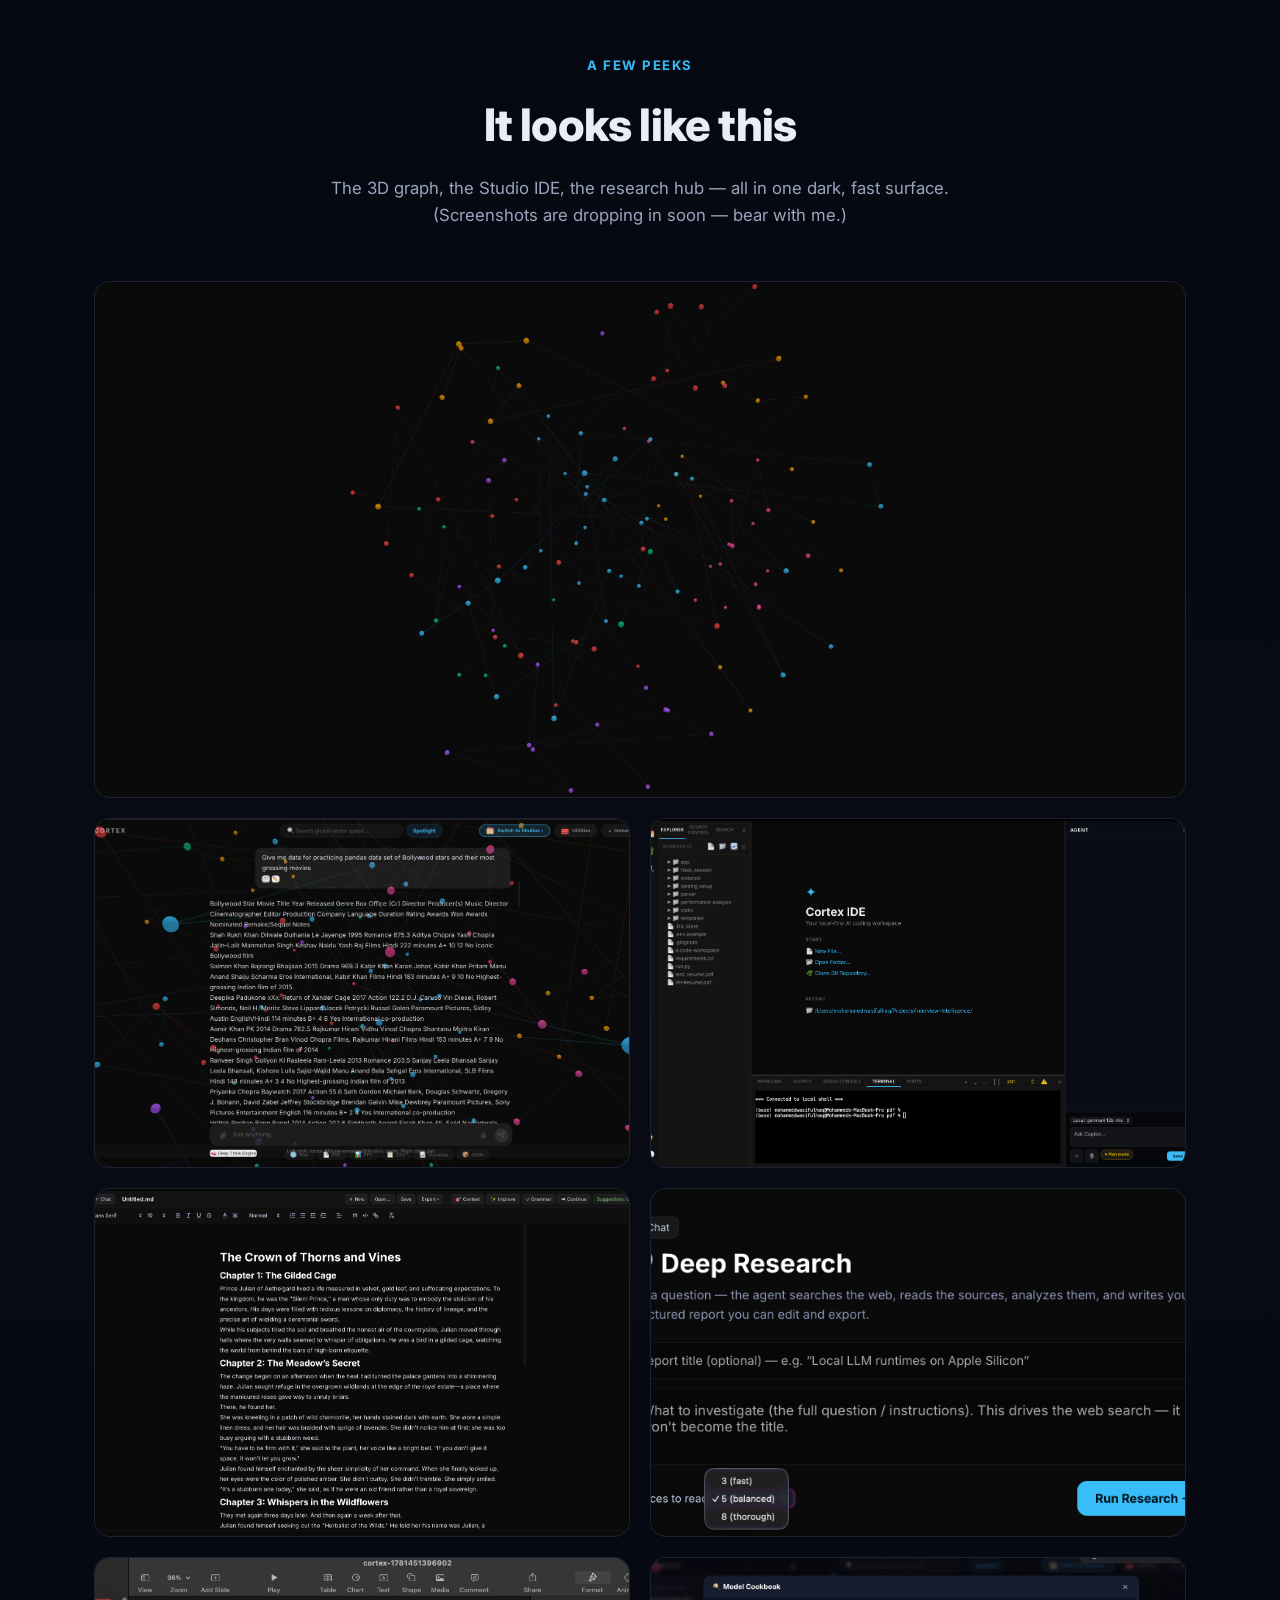
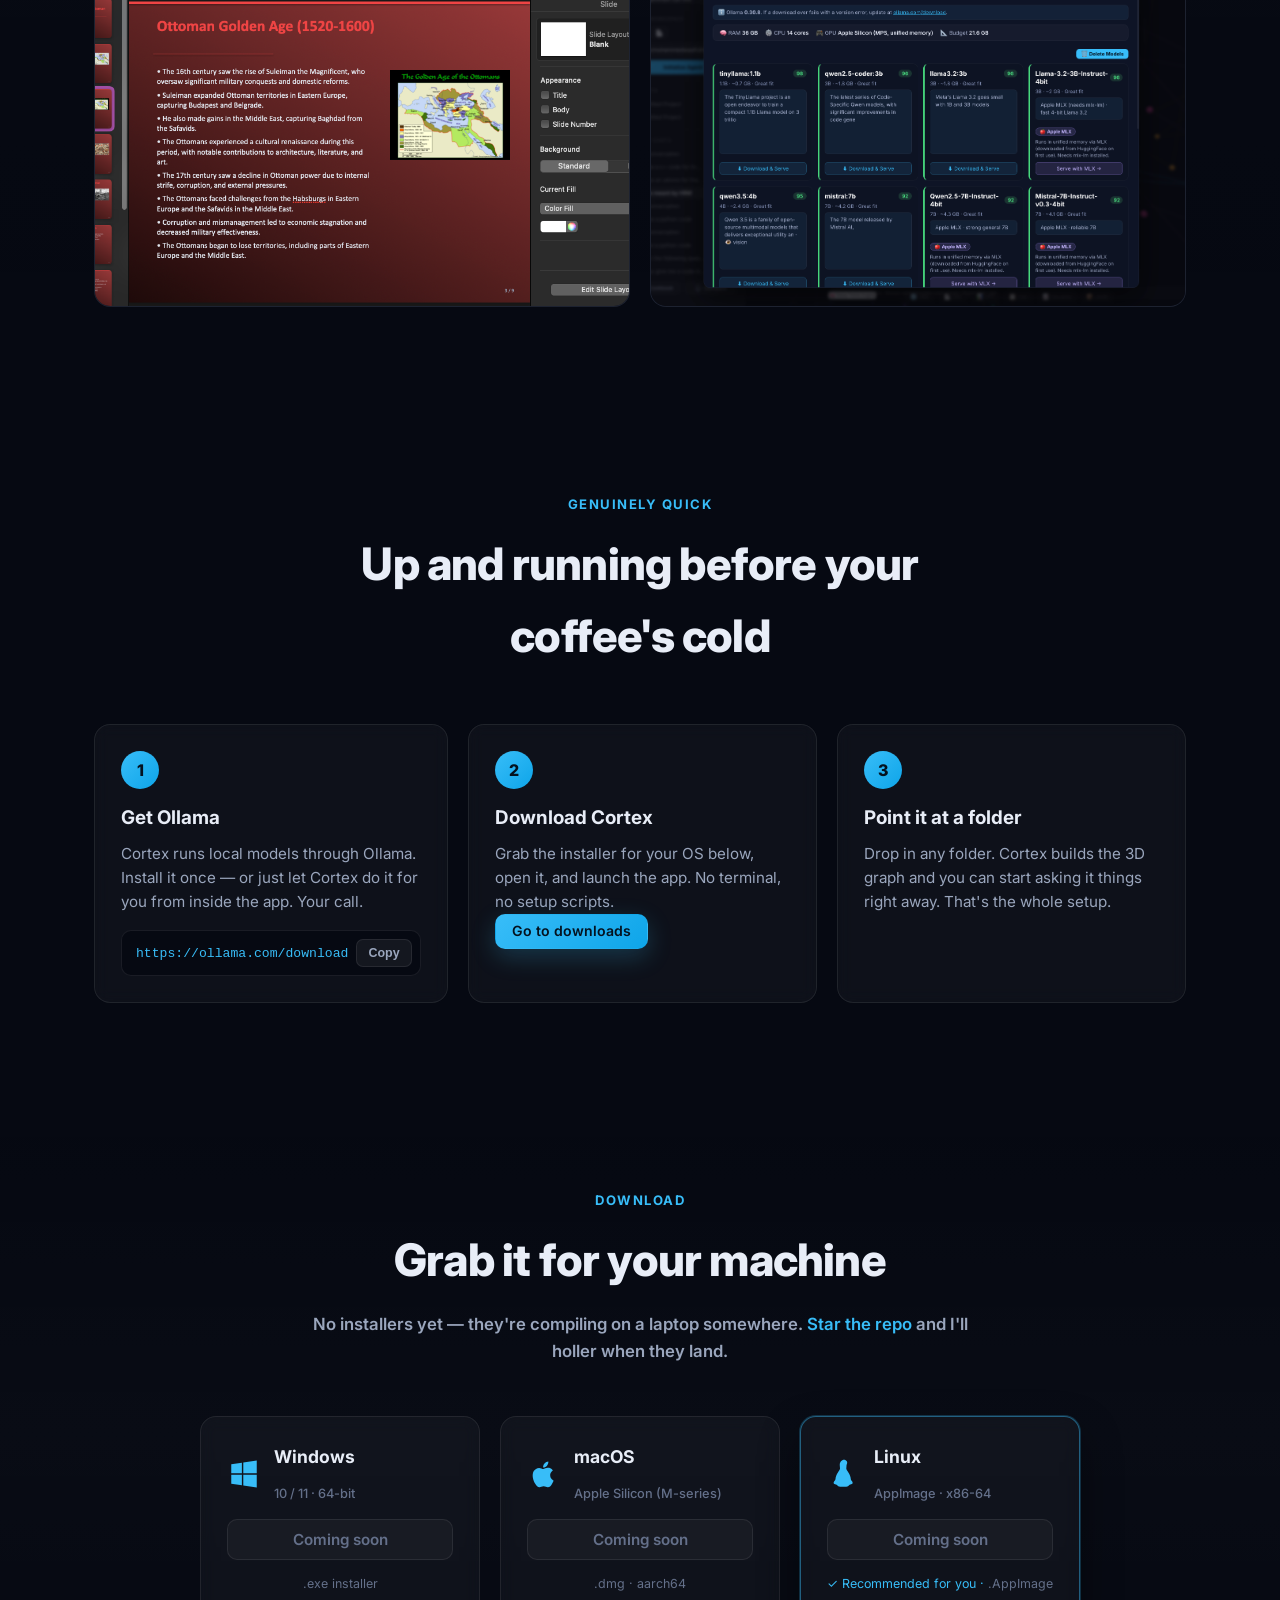
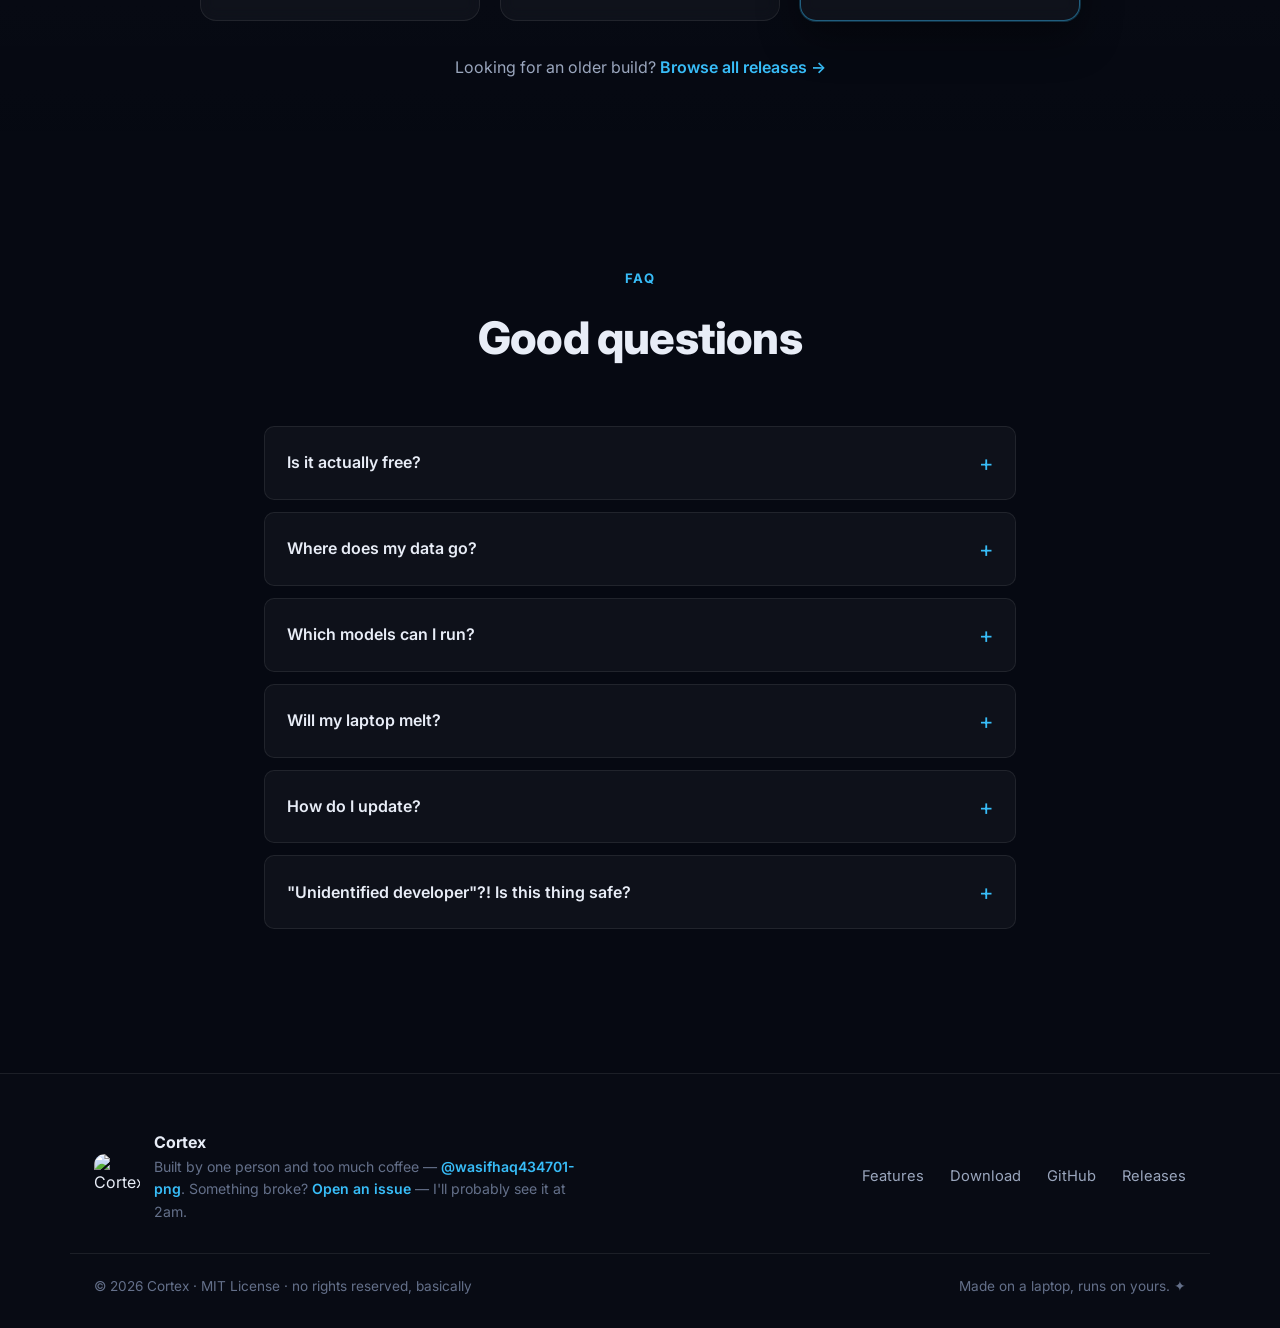
==== commit 43158a6b: "Add scroll-driven 3D brain built from the Cortex logo The logo, rebuilt in Three.js (vendored, no bu" ====
--- a/index.html
+++ b/index.html
@@ -24,8 +24,20 @@
   <link href="https://fonts.googleapis.com/css2?family=Inter:wght@400;500;600;700;800;900&display=swap" rel="stylesheet" />
 
   <link rel="stylesheet" href="assets/css/style.css" />
+  <script>
+    // Before first paint: live 3D page, or the still one (reduced motion, no WebGL2, or ?static).
+    (function () {
+      var still = /[?&]static\b/.test(location.search) || matchMedia('(prefers-reduced-motion: reduce)').matches;
+      if (!still) { try { still = !document.createElement('canvas').getContext('webgl2'); } catch (e) { still = true; } }
+      document.documentElement.classList.add(still ? 'static' : 'live');
+    })();
+  </script>
 </head>
 <body>
+  <!-- 3D brain behind the page (assets/js/brain.js) -->
+  <canvas class="world" aria-hidden="true"></canvas>
+  <div class="tags" aria-hidden="true"></div>
+
   <!-- Ambient backdrop -->
   <div class="bg-grid" aria-hidden="true"></div>
   <div class="bg-orb orb-1" aria-hidden="true"></div>
@@ -56,7 +68,7 @@
 
   <main id="top">
     <!-- ===== Hero ===== -->
-    <section class="hero">
+    <section class="hero" data-ch="0">
       <div class="container hero-inner reveal">
         <div class="hero-logo-wrap">
           <div class="hero-logo-glow" aria-hidden="true"></div>
@@ -86,6 +98,23 @@
           <span class="meta-sep">·</span> macOS · Windows · Linux
         </p>
       </div>
+      <p class="scroll-hint" aria-hidden="true">Scroll · the brain opens up</p>
+    </section>
+
+    <!-- ===== Three lobes (the logo's three pockets) ===== -->
+    <section class="section lobes" id="lobes" data-ch="1">
+      <div class="container">
+        <div class="lobes-copy reveal">
+          <span class="eyebrow">Three lobes</span>
+          <h2>Every project is three piles of stuff.</h2>
+          <p>Code, documents, and the data you dig up along the way. Most tools pick one. Cortex keeps all three in the same brain, so the thing you're writing knows about the thing you're building.</p>
+          <ul class="lobes-list">
+            <li><span class="lobe-glyph">&lt;/&gt;</span><div><strong>Code</strong> · Cortex Studio IDE</div></li>
+            <li><span class="lobe-glyph">📑</span><div><strong>Documents</strong> · Omni-Document Studio</div></li>
+            <li><span class="lobe-glyph">🔬</span><div><strong>Research</strong> · Deep Research Hub</div></li>
+          </ul>
+        </div>
+      </div>
     </section>
 
     <!-- ===== Trust strip ===== -->
@@ -100,12 +129,13 @@
     </section>
 
     <!-- ===== Features ===== -->
-    <section class="section" id="features">
+    <section class="section" id="features" data-ch="2">
       <div class="container">
         <div class="section-head reveal">
           <span class="eyebrow">Runs on your machine, not someone else's</span>
           <h2>Yes, it really does all of this</h2>
           <p>I kept adding the things I wished existed in one place — so now mapping a codebase, debugging, writing a report, and generating a slide deck all live behind a single window. Probably too much for one app. Here we are.</p>
+          <p class="live-hint">Hover a feature · its nodes gather behind it, the way Cortex pulls context together before it answers</p>
         </div>
         <div class="grid features-grid">
           <article class="card reveal">
@@ -158,7 +188,7 @@
     </section>
 
     <!-- ===== Screenshots ===== -->
-    <section class="section section-alt" id="screens">
+    <section class="section section-alt" id="screens" data-ch="3">
       <div class="container">
         <div class="section-head reveal">
           <span class="eyebrow">A few peeks</span>
@@ -178,7 +208,7 @@
     </section>
 
     <!-- ===== How it works ===== -->
-    <section class="section" id="how">
+    <section class="section" id="how" data-ch="4">
       <div class="container">
         <div class="section-head reveal">
           <span class="eyebrow">Genuinely quick</span>
@@ -210,7 +240,7 @@
     </section>
 
     <!-- ===== Download ===== -->
-    <section class="section section-alt" id="download">
+    <section class="section section-alt" id="download" data-ch="5">
       <div class="container">
         <div class="section-head reveal">
           <span class="eyebrow">Download</span>
@@ -261,7 +291,7 @@
     </section>
 
     <!-- ===== FAQ ===== -->
-    <section class="section" id="faq">
+    <section class="section" id="faq" data-ch="6">
       <div class="container narrow">
         <div class="section-head reveal">
           <span class="eyebrow">FAQ</span>
@@ -303,5 +333,6 @@
   </footer>
 
   <script src="assets/js/main.js"></script>
+  <script type="module" src="assets/js/brain.js"></script>
 </body>
 </html>
--- a/assets/css/style.css
+++ b/assets/css/style.css
@@ -231,6 +231,52 @@
 .footer-links a:hover { color: var(--accent); }
 .footer-bottom { display: flex; justify-content: space-between; gap: 14px; flex-wrap: wrap; padding-top: 22px; color: var(--text-mute); font-size: 0.85rem; }
 
+/* ---- 3D brain (assets/js/brain.js). html.live / html.static is set before first paint ---- */
+.world { position: fixed; inset: 0; width: 100%; height: 100%; z-index: -1; pointer-events: none; opacity: 0; }
+.tags { position: fixed; inset: 0; z-index: 1; pointer-events: none; overflow: hidden; }
+.tag {
+  position: absolute; left: 0; top: 0; display: flex; flex-direction: column; align-items: center; gap: 3px;
+  padding: 7px 13px; border-radius: 10px; white-space: nowrap;
+  background: rgba(6, 9, 18, 0.74); border: 1px solid rgba(246, 162, 60, 0.35);
+  color: var(--text-dim); font-size: 0.8rem; opacity: 0; transition: opacity .3s;
+}
+.tag b { color: var(--amber); font-size: 0.7rem; letter-spacing: 1.6px; text-transform: uppercase; }
+.tag.show { opacity: 1; }
+.scroll-hint {
+  position: absolute; left: 50%; bottom: 24px; transform: translateX(-50%); white-space: nowrap;
+  font: 600 0.72rem/1 ui-monospace, "SF Mono", Menlo, monospace; letter-spacing: 3px; text-transform: uppercase; color: var(--text-mute);
+}
+.section-head .live-hint {
+  display: none; margin-top: 18px; color: var(--amber); font: 600 0.72rem/1.6 ui-monospace, "SF Mono", Menlo, monospace;
+  letter-spacing: 1.5px; text-transform: uppercase;
+}
+@media (hover: hover) { html.live .section-head .live-hint { display: block; } }
+html.live .hero-logo-wrap, html.live .bg-orb, html.live .bg-grid { display: none; }
+html.static .world, html.static .tags, html.static .scroll-hint { display: none; }
+
+/* hero: copy on the left, the brain on the right */
+@media (min-width: 900px) {
+  html.live .hero { min-height: calc(100vh - 66px); display: flex; flex-direction: column; justify-content: center; text-align: left; }
+  html.live .hero-inner { align-items: flex-start; }
+  html.live .hero-inner > * { max-width: 540px; }
+  html.live .hero-sub { margin-left: 0; }
+  html.live .hero-actions, html.live .hero-meta { justify-content: flex-start; }
+}
+@media (max-width: 899px) { .tags { display: none; } } /* the list in the copy names the lobes on small screens */
+
+/* ---- Three lobes ---- */
+.lobes { min-height: 90vh; display: flex; align-items: center; }
+.lobes-copy { max-width: 520px; }
+.lobes-copy h2 { font-size: clamp(1.9rem, 3.6vw, 2.8rem); font-weight: 800; letter-spacing: -0.8px; line-height: 1.1; margin-top: 12px; }
+.lobes-copy p { color: var(--text-dim); margin-top: 14px; font-size: 1.05rem; }
+.lobes-list { list-style: none; margin-top: 26px; display: grid; gap: 12px; color: var(--text-dim); }
+.lobes-list li { display: flex; align-items: center; gap: 14px; }
+.lobes-list strong { color: var(--text); }
+.lobe-glyph {
+  width: 40px; height: 40px; flex: none; display: grid; place-items: center; border-radius: 50%;
+  border: 2px solid #8c9099; background: var(--bg-2); color: #b9bec8; font: 700 0.85rem/1 ui-monospace, Menlo, monospace;
+}
+
 /* ---- Scroll reveal ---- */
 .reveal { opacity: 0; transform: translateY(26px); transition: opacity .7s cubic-bezier(.16,1,.3,1), transform .7s cubic-bezier(.16,1,.3,1); }
 .reveal.in { opacity: 1; transform: none; }
